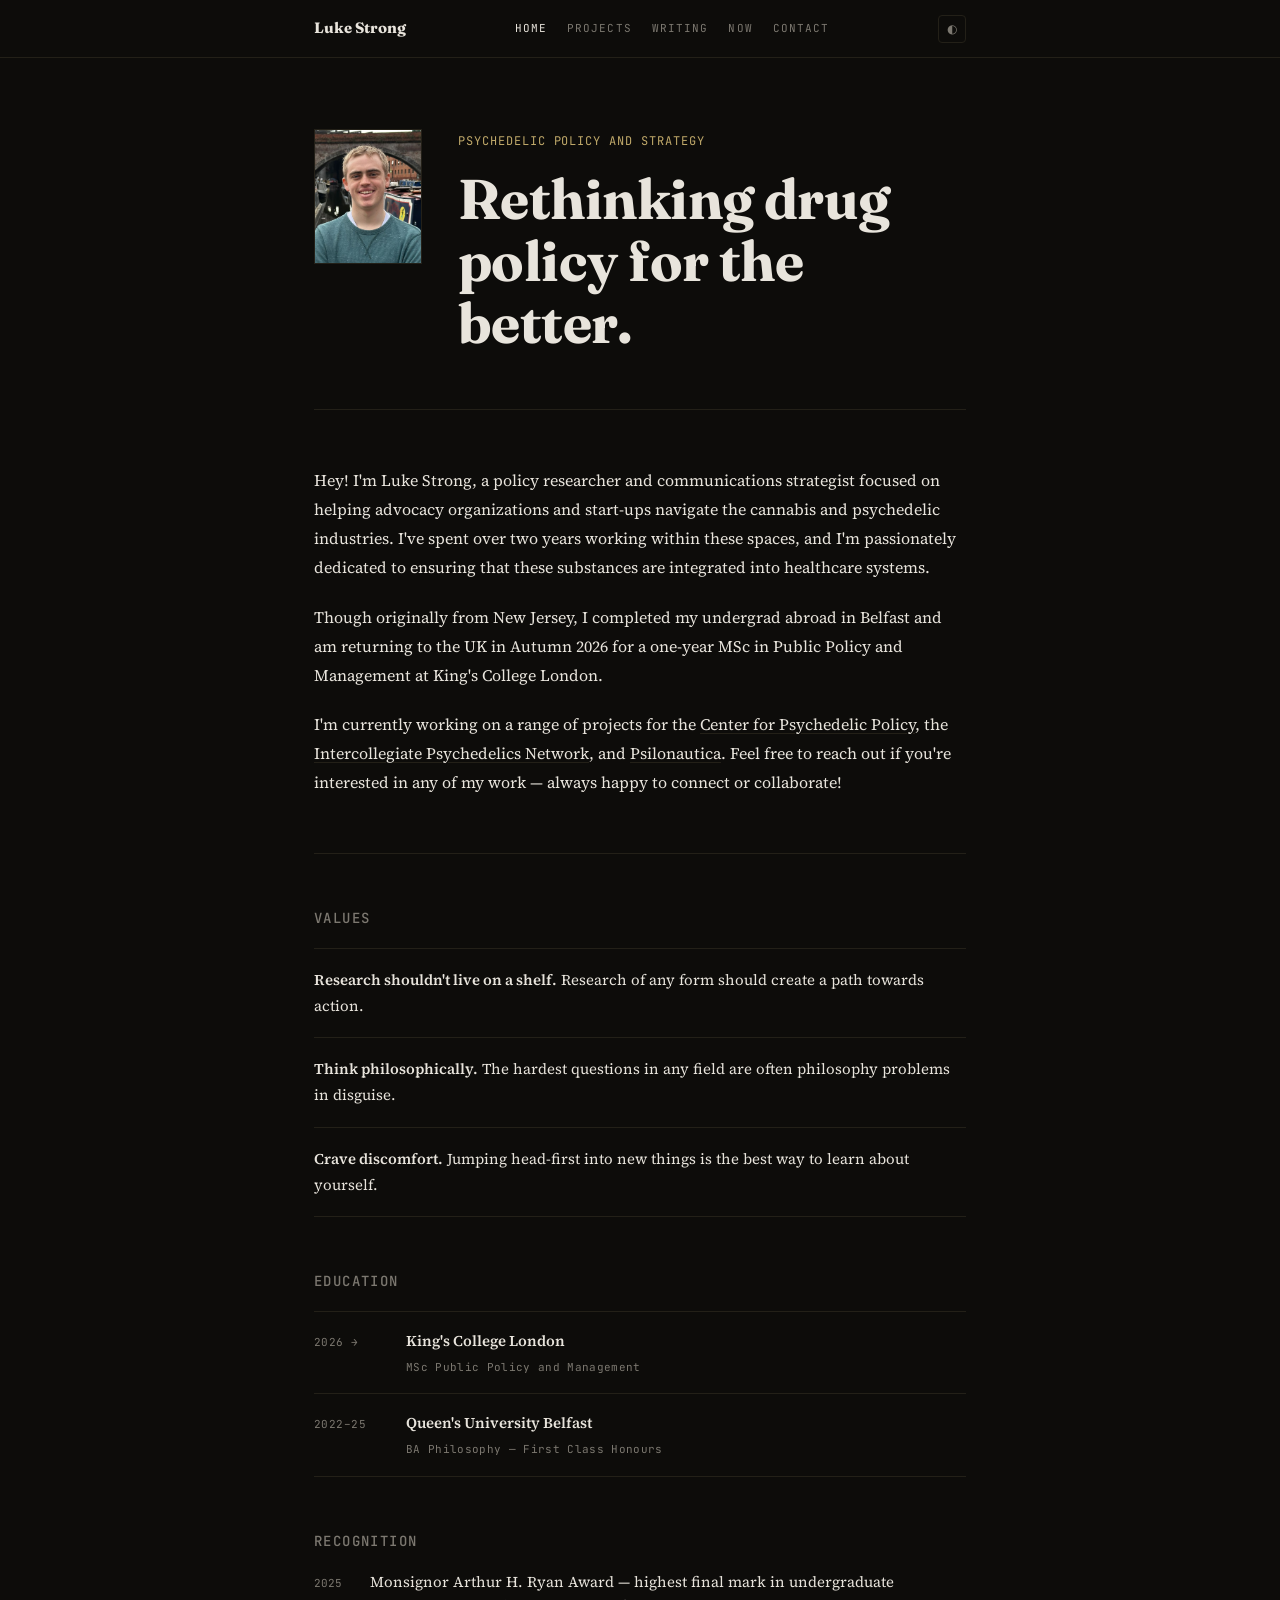
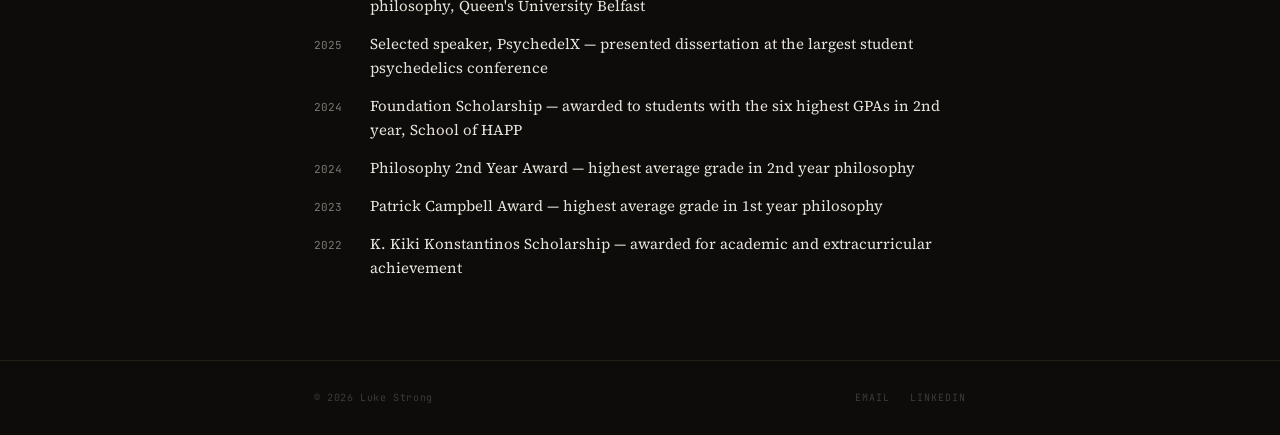
==== index.html @ 869946e4 "Initial build — Luke Strong portfolio site Static HTML/CSS portfolio with five pages: Home, Projects" ====
<!DOCTYPE html>
<html lang="en" data-theme="dark">
<head>
  <meta charset="UTF-8" />
  <meta name="viewport" content="width=device-width, initial-scale=1.0" />
  <title>Luke Strong</title>
  <meta name="description" content="Policy researcher and communications strategist focused on psychedelic and cannabis policy." />

  <link rel="preconnect" href="https://fonts.googleapis.com" />
  <link rel="preconnect" href="https://fonts.gstatic.com" crossorigin />
  <link href="https://fonts.googleapis.com/css2?family=Fraunces:opsz,wght@9..144,400;9..144,700&family=Source+Serif+4:ital,wght@0,400;0,600;1,400&family=JetBrains+Mono:wght@400;500&display=swap" rel="stylesheet" />

  <link rel="stylesheet" href="style.css" />
</head>
<body>

  <nav>
    <div class="nav-inner">
      <a href="index.html" class="nav-name">Luke Strong</a>
      <div class="nav-links">
        <a href="index.html" class="active">Home</a>
        <a href="projects.html">Projects</a>
        <a href="writing.html">Writing</a>
        <a href="now.html">Now</a>
        <a href="contact.html">Contact</a>
      </div>
      <button class="theme-toggle" id="themeToggle" aria-label="Toggle light/dark mode">◐</button>
    </div>
  </nav>

  <main>
    <div class="container">

      <!-- HERO — photo left of tagline + heading -->
      <section class="home-hero">
        <div class="home-hero-inner">
          <div class="home-photo">
            <img src="assets/headshot.jpg" alt="Luke Strong" />
          </div>
          <div class="home-hero-text">
            <p class="home-tagline">Psychedelic Policy and Strategy</p>
            <h1>Rethinking drug<br>policy for the better.</h1>
          </div>
        </div>
      </section>

      <!-- ABOUT — text only, breathes on its own -->
      <section class="home-about">
        <p>
          Hey! I'm Luke Strong, a policy researcher and communications strategist
          focused on helping advocacy organizations and start-ups navigate the cannabis
          and psychedelic industries. I've spent over two years working within these
          spaces, and I'm passionately dedicated to ensuring that these substances are
          integrated into healthcare systems.
        </p>
        <p>
          Though originally from New Jersey, I completed my undergrad abroad in Belfast
          and am returning to the UK in Autumn 2026 for a one-year MSc in Public Policy
          and Management at King's College London.
        </p>
        <p>
          I'm currently working on a range of projects for the
          <a href="projects.html">Center for Psychedelic Policy</a>,
          the <a href="projects.html">Intercollegiate Psychedelics Network</a>,
          and <a href="projects.html">Psilonautica</a>.
          Feel free to reach out if you're interested in any of my work —
          always happy to connect or collaborate!
        </p>
      </section>

      <hr class="home-divider" />

      <!-- VALUES -->
      <section class="home-values">
        <h2>Values</h2>
        <ul class="values-list">
          <li>
            <p><strong>Research shouldn't live on a shelf.</strong> Research of any form should create a path towards action.</p>
          </li>
          <li>
            <p><strong>Think philosophically.</strong> The hardest questions in any field are often philosophy problems in disguise.</p>
          </li>
          <li>
            <p><strong>Crave discomfort.</strong> Jumping head-first into new things is the best way to learn about yourself.</p>
          </li>
        </ul>
      </section>

      <!-- EDUCATION -->
      <section class="home-education">
        <h2>Education</h2>
        <ul class="edu-list">
          <li class="edu-item">
            <div class="edu-year">2026 →</div>
            <div>
              <div class="edu-school">King's College London</div>
              <div class="edu-degree">MSc Public Policy and Management</div>
            </div>
          </li>
          <li class="edu-item">
            <div class="edu-year">2022–25</div>
            <div>
              <div class="edu-school">Queen's University Belfast</div>
              <div class="edu-degree">BA Philosophy — First Class Honours</div>
            </div>
          </li>
        </ul>
      </section>

      <!-- RECOGNITION -->
      <section class="home-recognition">
        <h2>Recognition</h2>
        <ul class="recognition-list">
          <li>
            <span class="recognition-year">2025</span>
            <span>Monsignor Arthur H. Ryan Award — highest final mark in undergraduate philosophy, Queen's University Belfast</span>
          </li>
          <li>
            <span class="recognition-year">2025</span>
            <span>Selected speaker, PsychedelX — presented dissertation at the largest student psychedelics conference</span>
          </li>
          <li>
            <span class="recognition-year">2024</span>
            <span>Foundation Scholarship — awarded to students with the six highest GPAs in 2nd year, School of HAPP</span>
          </li>
          <li>
            <span class="recognition-year">2024</span>
            <span>Philosophy 2nd Year Award — highest average grade in 2nd year philosophy</span>
          </li>
          <li>
            <span class="recognition-year">2023</span>
            <span>Patrick Campbell Award — highest average grade in 1st year philosophy</span>
          </li>
          <li>
            <span class="recognition-year">2022</span>
            <span>K. Kiki Konstantinos Scholarship — awarded for academic and extracurricular achievement</span>
          </li>
        </ul>
      </section>

    </div>
  </main>

  <footer>
    <div class="footer-inner">
      <span class="footer-copy">© 2026 Luke Strong</span>
      <div class="footer-links">
        <a href="mailto:lukestrong47@gmail.com">Email</a>
        <a href="https://linkedin.com/in/lukestro" target="_blank" rel="noopener">LinkedIn</a>
      </div>
    </div>
  </footer>

  <script>
    const toggle = document.getElementById('themeToggle');
    const html = document.documentElement;
    const stored = localStorage.getItem('theme') || 'dark';
    html.setAttribute('data-theme', stored);
    toggle.textContent = stored === 'dark' ? '◐' : '◑';
    toggle.addEventListener('click', () => {
      const next = html.getAttribute('data-theme') === 'dark' ? 'light' : 'dark';
      html.setAttribute('data-theme', next);
      localStorage.setItem('theme', next);
      toggle.textContent = next === 'dark' ? '◐' : '◑';
    });
  </script>

</body>
</html>
---- style.css ----
/* =========================================
   Luke Strong — Portfolio
   ========================================= */

/* ---- RESET ---- */
*, *::before, *::after {
  box-sizing: border-box;
  margin: 0;
  padding: 0;
}

/* ---- THEME VARIABLES ---- */
:root {
  --bg:           #0d0c0a;
  --bg-card:      #131210;
  --text:         #e8e4dc;
  --text-muted:   #7c7870;
  --text-subtle:  #3e3c38;
  --accent:       #c0a96a;
  --border:       #232018;
  --max-width:    700px;

  --font-display: 'Fraunces', Georgia, serif;
  --font-body:    'Source Serif 4', Georgia, serif;
  --font-mono:    'JetBrains Mono', 'SF Mono', 'Fira Code', monospace;

  --ease: 0.18s ease;
}

[data-theme="light"] {
  --bg:           #f5f2ea;
  --bg-card:      #ede9df;
  --text:         #1c1a14;
  --text-muted:   #7c7870;
  --text-subtle:  #b8b4a8;
  --accent:       #7a5e20;
  --border:       #dbd7cc;
}

/* ---- BASE ---- */
html {
  font-size: 16px;
  scroll-behavior: smooth;
}

body {
  background-color: var(--bg);
  color: var(--text);
  font-family: var(--font-body);
  font-size: 1.0625rem;
  line-height: 1.78;
  -webkit-font-smoothing: antialiased;
  -moz-osx-font-smoothing: grayscale;
  transition: background-color var(--ease), color var(--ease);
  display: flex;
  flex-direction: column;
  min-height: 100vh;
}

/* ---- TYPOGRAPHY ---- */
h1 {
  font-family: var(--font-display);
  font-weight: 700;
  line-height: 1.1;
  letter-spacing: -0.01em;
  font-size: clamp(2.25rem, 6vw, 3.5rem);
}

h2 {
  font-family: var(--font-display);
  font-weight: 700;
  font-size: 1.375rem;
  line-height: 1.25;
}

p {
  margin-bottom: 1.25rem;
}

p:last-child {
  margin-bottom: 0;
}

a {
  color: inherit;
  text-decoration: underline;
  text-decoration-color: var(--border);
  text-underline-offset: 3px;
  transition: text-decoration-color var(--ease), color var(--ease);
}

a:hover {
  text-decoration-color: var(--accent);
}

strong {
  font-weight: 600;
}

/* ---- LAYOUT ---- */
.container {
  max-width: var(--max-width);
  margin: 0 auto;
  padding: 0 1.5rem;
}

main {
  flex: 1;
  padding-top: 57px;
}

/* ---- NAV ---- */
nav {
  position: fixed;
  top: 0;
  left: 0;
  right: 0;
  z-index: 100;
  background: var(--bg);
  border-bottom: 1px solid var(--border);
  transition: background-color var(--ease), border-color var(--ease);
}

.nav-inner {
  max-width: var(--max-width);
  margin: 0 auto;
  padding: 0 1.5rem;
  height: 57px;
  display: flex;
  align-items: center;
  justify-content: space-between;
  gap: 1rem;
}

.nav-name {
  font-family: var(--font-display);
  font-weight: 700;
  font-size: 0.9375rem;
  text-decoration: none;
  color: var(--text);
  white-space: nowrap;
  flex-shrink: 0;
}

.nav-links {
  display: flex;
  align-items: center;
  gap: 1.25rem;
}

.nav-links a {
  font-family: var(--font-mono);
  font-size: 0.6875rem;
  text-transform: uppercase;
  letter-spacing: 0.1em;
  text-decoration: none;
  color: var(--text-muted);
  transition: color var(--ease);
  white-space: nowrap;
}

.nav-links a:hover,
.nav-links a.active {
  color: var(--text);
}

.theme-toggle {
  background: none;
  border: 1px solid var(--border);
  cursor: pointer;
  color: var(--text-muted);
  font-size: 0.75rem;
  width: 28px;
  height: 28px;
  border-radius: 4px;
  display: flex;
  align-items: center;
  justify-content: center;
  transition: color var(--ease), border-color var(--ease);
  flex-shrink: 0;
  font-family: var(--font-mono);
}

.theme-toggle:hover {
  color: var(--text);
  border-color: var(--text-muted);
}

/* ---- SHARED LABEL ---- */
.mono-label {
  font-family: var(--font-mono);
  font-size: 0.6875rem;
  text-transform: uppercase;
  letter-spacing: 0.12em;
  color: var(--text-subtle);
  display: block;
}

/* ---- PAGE HEADER (shared) ---- */
.page-header {
  padding: 4.5rem 0 3rem;
  border-bottom: 1px solid var(--border);
  margin-bottom: 4rem;
}

.page-header h1 {
  font-size: clamp(1.75rem, 4vw, 2.75rem);
  margin-top: 0.5rem;
}

.page-intro {
  font-size: 0.9375rem;
  color: var(--text-muted);
  margin-top: 1rem;
  margin-bottom: 0;
  line-height: 1.75;
}

/* ==============================================
   HOME PAGE
   ============================================== */
.home-hero {
  padding: 4.5rem 0 3.5rem;
  border-bottom: 1px solid var(--border);
}

/* Photo sits beside the tagline + heading */
.home-hero-inner {
  display: flex;
  align-items: flex-start;
  gap: 2.25rem;
}

.home-photo {
  flex-shrink: 0;
}

.home-photo img {
  width: 108px;
  height: 135px;
  object-fit: cover;
  object-position: center top;
  display: block;
  border: 1px solid var(--border);
}

.home-hero-text {
  flex: 1;
  padding-top: 0.125rem;
}

.home-tagline {
  font-family: var(--font-mono);
  font-size: 0.75rem;
  letter-spacing: 0.08em;
  color: var(--accent);
  text-transform: uppercase;
  margin-bottom: 1rem;
}

/* About section — text only */
.home-about {
  padding: 3.5rem 0;
}

.home-about p {
  font-size: 1rem;
  color: var(--text);
  line-height: 1.82;
}

.home-divider {
  border: none;
  border-top: 1px solid var(--border);
  margin: 0 0 3.5rem;
}

/* ---- VALUES ---- */
.home-values {
  margin-bottom: 3.5rem;
}

.home-values h2,
.home-education h2,
.home-recognition h2 {
  font-size: 0.875rem;
  font-family: var(--font-mono);
  font-weight: 500;
  text-transform: uppercase;
  letter-spacing: 0.1em;
  color: var(--text-muted);
  margin-bottom: 1.25rem;
}

.values-list {
  list-style: none;
}

.values-list li {
  padding: 1.125rem 0;
  border-top: 1px solid var(--border);
  font-size: 0.9375rem;
  line-height: 1.75;
  color: var(--text);
}

.values-list li:last-child {
  border-bottom: 1px solid var(--border);
}

.values-list li p {
  margin: 0;
}

/* ---- EDUCATION ---- */
.home-education {
  margin-bottom: 3.5rem;
}

.edu-list {
  list-style: none;
}

.edu-item {
  display: grid;
  grid-template-columns: 72px 1fr;
  gap: 1.25rem;
  align-items: baseline;
  padding: 1rem 0;
  border-top: 1px solid var(--border);
}

.edu-item:last-child {
  border-bottom: 1px solid var(--border);
}

.edu-year {
  font-family: var(--font-mono);
  font-size: 0.6875rem;
  color: var(--text-muted);
  letter-spacing: 0.04em;
  padding-top: 0.125rem;
}

.edu-school {
  font-size: 0.9375rem;
  font-weight: 600;
  color: var(--text);
  margin-bottom: 0.2rem;
}

.edu-degree {
  font-family: var(--font-mono);
  font-size: 0.6875rem;
  color: var(--text-muted);
  letter-spacing: 0.03em;
}

/* ---- RECOGNITION ---- */
.home-recognition {
  padding-bottom: 5rem;
}

.recognition-list {
  list-style: none;
  display: flex;
  flex-direction: column;
  gap: 0.875rem;
}

.recognition-list li {
  display: flex;
  align-items: baseline;
  gap: 1.25rem;
  font-size: 0.9375rem;
  line-height: 1.6;
}

.recognition-year {
  font-family: var(--font-mono);
  font-size: 0.6875rem;
  color: var(--text-muted);
  min-width: 36px;
  flex-shrink: 0;
}

/* ==============================================
   PROJECTS PAGE
   ============================================== */
.projects-list {
  padding-bottom: 5rem;
}

/* Each role is a card separated by a top border */
.role-card {
  padding: 3rem 0 0;
  border-top: 1px solid var(--border);
}

.work-org {
  font-family: var(--font-display);
  font-size: 1.25rem;
  font-weight: 700;
  color: var(--text);
  margin-bottom: 0.3rem;
}

.work-role {
  font-family: var(--font-mono);
  font-size: 0.75rem;
  color: var(--text-muted);
  letter-spacing: 0.04em;
  margin-bottom: 0.2rem;
}

.work-date {
  font-family: var(--font-mono);
  font-size: 0.6875rem;
  color: var(--text-muted);
}

.role-description {
  font-size: 0.9375rem;
  color: var(--text-muted);
  margin-top: 1rem;
  line-height: 1.75;
  margin-bottom: 0;
}

/* Projects sub-list within a role */
.role-projects-label {
  font-family: var(--font-mono);
  font-size: 0.625rem;
  text-transform: uppercase;
  letter-spacing: 0.12em;
  color: var(--text-subtle);
  margin-top: 2rem;
  padding-bottom: 0.75rem;
  border-bottom: 1px solid var(--border);
  display: block;
}

.project-row {
  display: flex;
  justify-content: space-between;
  align-items: center;
  gap: 1.5rem;
  padding: 1rem 0;
  border-bottom: 1px solid var(--border);
}

.project-row-name {
  font-size: 0.9375rem;
  color: var(--text);
  line-height: 1.5;
}

.project-row-output {
  flex-shrink: 0;
  text-align: right;
}

.project-row-output a {
  font-family: var(--font-mono);
  font-size: 0.6875rem;
  color: var(--accent);
  text-decoration: none;
  letter-spacing: 0.03em;
  white-space: nowrap;
  transition: color var(--ease);
}

.project-row-output a:hover {
  color: var(--text);
  text-decoration: none;
}

.coming-soon {
  font-family: var(--font-mono);
  font-size: 0.6875rem;
  color: var(--text-subtle);
  white-space: nowrap;
}

/* Padding at the bottom of the last card's project list */
.role-card:last-child {
  padding-bottom: 5rem;
}

/* Output link inside accordion trigger */
.project-row-output-link {
  font-family: var(--font-mono);
  font-size: 0.6875rem;
  color: var(--accent);
  text-decoration: none;
  letter-spacing: 0.03em;
  white-space: nowrap;
  transition: color var(--ease);
}

.project-row-output-link:hover {
  color: var(--text);
  text-decoration: none;
}

/* ---- ACCORDION ---- */
.accordion-item {
  border-bottom: 1px solid var(--border);
}

.accordion-trigger {
  display: flex;
  justify-content: space-between;
  align-items: center;
  gap: 1.5rem;
  width: 100%;
  background: none;
  border: none;
  cursor: pointer;
  padding: 1rem 0;
  color: var(--text);
  font-family: inherit;
  text-align: left;
}

.accordion-trigger:hover .project-row-name {
  color: var(--accent);
}

.accordion-trigger-right {
  display: flex;
  align-items: center;
  gap: 1rem;
  flex-shrink: 0;
}

.accordion-icon {
  font-family: var(--font-mono);
  font-size: 0.875rem;
  color: var(--text-subtle);
  width: 14px;
  text-align: center;
  transition: transform var(--ease), color var(--ease);
  display: inline-block;
  line-height: 1;
}

.accordion-trigger[aria-expanded="true"] .accordion-icon {
  transform: rotate(45deg);
  color: var(--accent);
}

.accordion-panel {
  /* visibility controlled via hidden attr */
}

.accordion-body {
  padding: 1.25rem 0 2rem;
  border-top: 1px dashed var(--border);
  display: flex;
  flex-direction: column;
  gap: 1.5rem;
}

/* Smooth open/close animation */
.accordion-panel[data-animating] {
  overflow: hidden;
}

/* ==============================================
   WRITING PAGE
   ============================================== */
.writing-body {
  padding-bottom: 5rem;
}

.writing-section {
  margin-bottom: 4rem;
}

.writing-section-title {
  font-family: var(--font-mono);
  font-size: 0.6875rem;
  text-transform: uppercase;
  letter-spacing: 0.12em;
  color: var(--text-subtle);
  padding-bottom: 1rem;
  border-bottom: 1px solid var(--border);
  margin-bottom: 1.75rem;
}

/* Dissertation entry */
.dissertation-title {
  font-family: var(--font-display);
  font-size: 1.25rem;
  font-weight: 700;
  margin-bottom: 0.5rem;
  line-height: 1.2;
}

.dissertation-meta {
  font-family: var(--font-mono);
  font-size: 0.6875rem;
  color: var(--text-muted);
  letter-spacing: 0.03em;
  margin-bottom: 1rem;
}

.dissertation-desc {
  font-size: 0.9375rem;
  color: var(--text);
  line-height: 1.8;
  margin-bottom: 1.75rem;
}

.talk-output {
  padding-top: 1.5rem;
  border-top: 1px dashed var(--border);
}

.talk-output-label {
  font-family: var(--font-mono);
  font-size: 0.625rem;
  text-transform: uppercase;
  letter-spacing: 0.12em;
  color: var(--text-subtle);
  display: block;
  margin-bottom: 0.875rem;
}

.output-link {
  display: inline-flex;
  align-items: center;
  gap: 0.625rem;
  font-family: var(--font-mono);
  font-size: 0.75rem;
  letter-spacing: 0.04em;
  text-decoration: none;
  color: var(--text);
  border: 1px solid var(--border);
  padding: 0.625rem 1.125rem;
  transition: border-color var(--ease), color var(--ease);
}

.output-link:hover {
  border-color: var(--accent);
  color: var(--accent);
  text-decoration: none;
}

.output-link-note {
  font-family: var(--font-mono);
  font-size: 0.6875rem;
  color: var(--text-subtle);
  margin-top: 0.625rem;
  line-height: 1.5;
}

/* Essays / newsletter block */
.substack-block {
  border: 1px dashed var(--border);
  padding: 2.5rem;
  text-align: center;
  display: flex;
  flex-direction: column;
  align-items: center;
  gap: 0.75rem;
}

.substack-block-label {
  font-family: var(--font-mono);
  font-size: 0.6875rem;
  letter-spacing: 0.1em;
  text-transform: uppercase;
  color: var(--text-subtle);
}

.substack-block-text {
  font-size: 0.9375rem;
  color: var(--text-muted);
  margin: 0;
  max-width: 360px;
  line-height: 1.7;
}

/* ==============================================
   NOW PAGE
   ============================================== */
.now-body {
  padding-bottom: 5rem;
}

.now-meta {
  font-family: var(--font-mono);
  font-size: 0.6875rem;
  color: var(--text-subtle);
  letter-spacing: 0.06em;
  margin-bottom: 3.5rem;
  display: flex;
  align-items: center;
  gap: 0.75rem;
}

.now-meta::after {
  content: '';
  flex: 1;
  height: 1px;
  background: var(--border);
}

.now-section {
  margin-bottom: 3rem;
  padding-bottom: 3rem;
  border-bottom: 1px solid var(--border);
}

.now-section:last-child {
  border-bottom: none;
}

.now-section h2 {
  font-size: 1.0625rem;
  font-weight: 600;
  margin-bottom: 1rem;
  font-family: var(--font-body);
}

.now-section p {
  font-size: 0.9375rem;
  color: var(--text);
  line-height: 1.82;
}

.now-book {
  display: grid;
  grid-template-columns: 60px 1fr;
  gap: 1rem;
  align-items: baseline;
  padding: 0.875rem 0;
  border-top: 1px solid var(--border);
}

.now-book:last-child {
  border-bottom: 1px solid var(--border);
}

.now-book-label {
  font-family: var(--font-mono);
  font-size: 0.625rem;
  text-transform: uppercase;
  letter-spacing: 0.1em;
  color: var(--text-subtle);
}

.now-book-title {
  font-size: 0.9375rem;
  color: var(--text);
}

.now-book-author {
  font-size: 0.8125rem;
  color: var(--text-muted);
  font-family: var(--font-mono);
  margin-top: 0.125rem;
}

/* ==============================================
   CONTACT PAGE
   ============================================== */
.contact-body {
  padding-bottom: 5rem;
}

.contact-links {
  display: flex;
  flex-direction: column;
}

.contact-link {
  display: grid;
  grid-template-columns: 80px 1fr;
  gap: 1.5rem;
  align-items: center;
  padding: 1.375rem 0;
  border-top: 1px solid var(--border);
  text-decoration: none;
  color: var(--text);
  transition: color var(--ease);
}

.contact-link:last-child {
  border-bottom: 1px solid var(--border);
}

.contact-link:hover {
  color: var(--accent);
  text-decoration: none;
}

.contact-link-label {
  font-family: var(--font-mono);
  font-size: 0.625rem;
  text-transform: uppercase;
  letter-spacing: 0.12em;
  color: var(--text-subtle);
  transition: color var(--ease);
}

.contact-link:hover .contact-link-label {
  color: var(--accent);
}

.contact-link-value {
  font-family: var(--font-body);
  font-size: 1rem;
}

/* ==============================================
   FOOTER
   ============================================== */
footer {
  border-top: 1px solid var(--border);
  padding: 1.75rem 0;
  transition: border-color var(--ease);
}

.footer-inner {
  max-width: var(--max-width);
  margin: 0 auto;
  padding: 0 1.5rem;
  display: flex;
  justify-content: space-between;
  align-items: center;
}

.footer-copy {
  font-family: var(--font-mono);
  font-size: 0.625rem;
  color: var(--text-subtle);
  letter-spacing: 0.06em;
}

.footer-links {
  display: flex;
  gap: 1.25rem;
}

.footer-links a {
  font-family: var(--font-mono);
  font-size: 0.625rem;
  text-transform: uppercase;
  letter-spacing: 0.1em;
  color: var(--text-subtle);
  text-decoration: none;
  transition: color var(--ease);
}

.footer-links a:hover {
  color: var(--text-muted);
}

/* ==============================================
   RESPONSIVE
   ============================================== */
@media (max-width: 600px) {
  .nav-links {
    gap: 1rem;
  }

  .nav-links a {
    font-size: 0.625rem;
    letter-spacing: 0.06em;
  }

  .contact-link {
    grid-template-columns: 70px 1fr;
    gap: 1rem;
  }

  .edu-item {
    grid-template-columns: 60px 1fr;
    gap: 0.875rem;
  }

  .project-row {
    flex-direction: column;
    align-items: flex-start;
    gap: 0.375rem;
  }

  .project-row-output {
    text-align: left;
  }
}

@media (max-width: 440px) {
  .nav-name {
    font-size: 0.875rem;
  }

  .nav-links {
    gap: 0.75rem;
  }

  h1 {
    font-size: 2rem;
  }
}
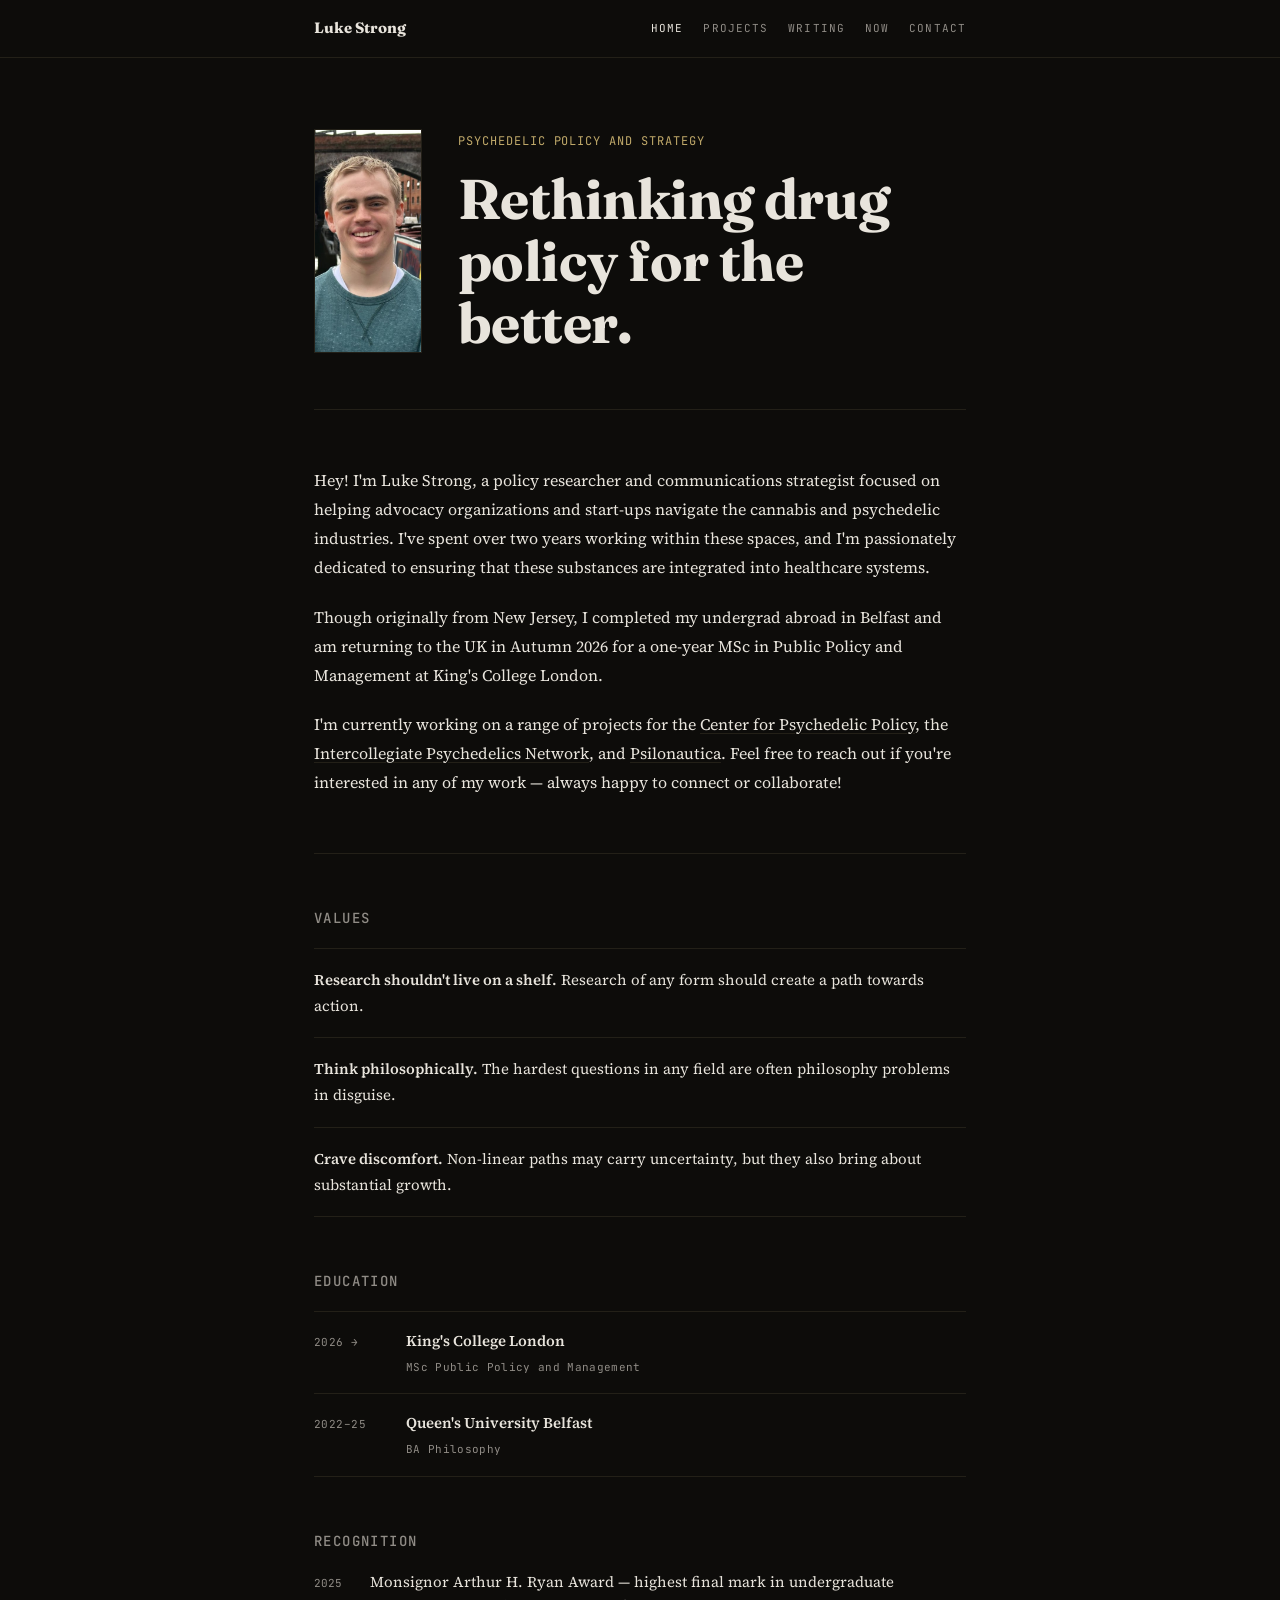
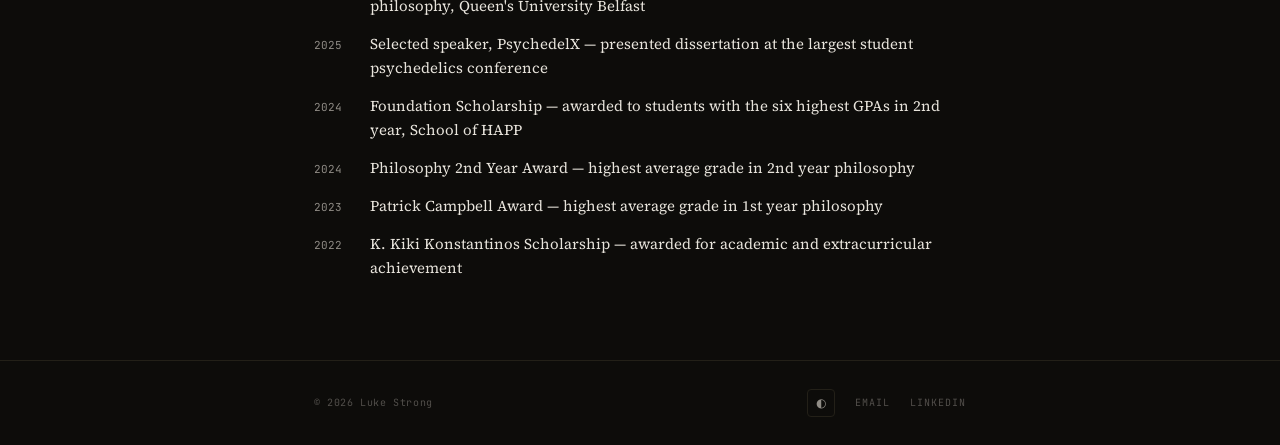
==== commit 298bc3e2: "Apply PDF revision notes — nav, content, and layout updates - Theme toggle moved from nav to footer " ====
--- a/index.html
+++ b/index.html
@@ -8,7 +8,7 @@
 
   <link rel="preconnect" href="https://fonts.googleapis.com" />
   <link rel="preconnect" href="https://fonts.gstatic.com" crossorigin />
-  <link href="https://fonts.googleapis.com/css2?family=Fraunces:opsz,wght@9..144,400;9..144,700&family=Source+Serif+4:ital,wght@0,400;0,600;1,400&family=JetBrains+Mono:wght@400;500&display=swap" rel="stylesheet" />
+  <link href="https://fonts.googleapis.com/css2?family=Fraunces:opsz,wght@9..144,400;9..144,700&family=Source+Serif+4:ital,wght@0,400;0,600;1,400&family=JetBrains+Mono:wght@400;500;700&display=swap" rel="stylesheet" />
 
   <link rel="stylesheet" href="style.css" />
 </head>
@@ -24,14 +24,18 @@
         <a href="now.html">Now</a>
         <a href="contact.html">Contact</a>
       </div>
-      <button class="theme-toggle" id="themeToggle" aria-label="Toggle light/dark mode">◐</button>
+      <button class="nav-hamburger" id="navHamburger" aria-label="Open menu" aria-expanded="false">
+        <span class="hamburger-line"></span>
+        <span class="hamburger-line"></span>
+        <span class="hamburger-line"></span>
+      </button>
     </div>
   </nav>
 
   <main>
     <div class="container">
 
-      <!-- HERO — photo left of tagline + heading -->
+      <!-- HERO — photo left of tagline + heading, stretches to match text height -->
       <section class="home-hero">
         <div class="home-hero-inner">
           <div class="home-photo">
@@ -44,7 +48,7 @@
         </div>
       </section>
 
-      <!-- ABOUT — text only, breathes on its own -->
+      <!-- ABOUT -->
       <section class="home-about">
         <p>
           Hey! I'm Luke Strong, a policy researcher and communications strategist
@@ -81,7 +85,7 @@
             <p><strong>Think philosophically.</strong> The hardest questions in any field are often philosophy problems in disguise.</p>
           </li>
           <li>
-            <p><strong>Crave discomfort.</strong> Jumping head-first into new things is the best way to learn about yourself.</p>
+            <p><strong>Crave discomfort.</strong> Non-linear paths may carry uncertainty, but they also bring about substantial growth.</p>
           </li>
         </ul>
       </section>
@@ -101,7 +105,7 @@
             <div class="edu-year">2022–25</div>
             <div>
               <div class="edu-school">Queen's University Belfast</div>
-              <div class="edu-degree">BA Philosophy — First Class Honours</div>
+              <div class="edu-degree">BA Philosophy</div>
             </div>
           </li>
         </ul>
@@ -144,24 +148,43 @@
   <footer>
     <div class="footer-inner">
       <span class="footer-copy">© 2026 Luke Strong</span>
-      <div class="footer-links">
-        <a href="mailto:lukestrong47@gmail.com">Email</a>
-        <a href="https://linkedin.com/in/lukestro" target="_blank" rel="noopener">LinkedIn</a>
+      <div class="footer-right">
+        <button class="theme-toggle" id="themeToggle" aria-label="Toggle light/dark mode">◐</button>
+        <div class="footer-links">
+          <a href="mailto:lukestrong47@gmail.com">Email</a>
+          <a href="https://linkedin.com/in/lukestro" target="_blank" rel="noopener">LinkedIn</a>
+        </div>
       </div>
     </div>
   </footer>
 
   <script>
-    const toggle = document.getElementById('themeToggle');
     const html = document.documentElement;
     const stored = localStorage.getItem('theme') || 'dark';
     html.setAttribute('data-theme', stored);
-    toggle.textContent = stored === 'dark' ? '◐' : '◑';
-    toggle.addEventListener('click', () => {
+
+    const themeToggle = document.getElementById('themeToggle');
+    themeToggle.textContent = stored === 'dark' ? '◐' : '◑';
+    themeToggle.addEventListener('click', () => {
       const next = html.getAttribute('data-theme') === 'dark' ? 'light' : 'dark';
       html.setAttribute('data-theme', next);
       localStorage.setItem('theme', next);
-      toggle.textContent = next === 'dark' ? '◐' : '◑';
+      themeToggle.textContent = next === 'dark' ? '◐' : '◑';
+    });
+
+    const hamburger = document.getElementById('navHamburger');
+    const navLinks = document.querySelector('.nav-links');
+    hamburger.addEventListener('click', () => {
+      const isOpen = navLinks.classList.toggle('is-open');
+      hamburger.setAttribute('aria-expanded', String(isOpen));
+      hamburger.classList.toggle('is-active', isOpen);
+    });
+    navLinks.querySelectorAll('a').forEach(a => {
+      a.addEventListener('click', () => {
+        navLinks.classList.remove('is-open');
+        hamburger.setAttribute('aria-expanded', 'false');
+        hamburger.classList.remove('is-active');
+      });
     });
   </script>
 
--- a/style.css
+++ b/style.css
@@ -14,8 +14,8 @@
   --bg:           #0d0c0a;
   --bg-card:      #131210;
   --text:         #e8e4dc;
-  --text-muted:   #7c7870;
-  --text-subtle:  #3e3c38;
+  --text-muted:   #908c86;
+  --text-subtle:  #524f4b;
   --accent:       #c0a96a;
   --border:       #232018;
   --max-width:    700px;
@@ -164,6 +164,7 @@
   color: var(--text);
 }
 
+/* Theme toggle — lives in footer */
 .theme-toggle {
   background: none;
   border: 1px solid var(--border);
@@ -186,13 +187,45 @@
   border-color: var(--text-muted);
 }
 
+/* Hamburger — visible on mobile only */
+.nav-hamburger {
+  display: none;
+  flex-direction: column;
+  justify-content: center;
+  align-items: center;
+  gap: 5px;
+  background: none;
+  border: none;
+  cursor: pointer;
+  padding: 4px;
+  flex-shrink: 0;
+}
+
+.hamburger-line {
+  display: block;
+  width: 18px;
+  height: 1.5px;
+  background: var(--text-muted);
+  transition: transform 0.2s ease, opacity 0.2s ease;
+}
+
+.nav-hamburger.is-active .hamburger-line:nth-child(1) {
+  transform: translateY(6.5px) rotate(45deg);
+}
+.nav-hamburger.is-active .hamburger-line:nth-child(2) {
+  opacity: 0;
+}
+.nav-hamburger.is-active .hamburger-line:nth-child(3) {
+  transform: translateY(-6.5px) rotate(-45deg);
+}
+
 /* ---- SHARED LABEL ---- */
 .mono-label {
   font-family: var(--font-mono);
   font-size: 0.6875rem;
   text-transform: uppercase;
   letter-spacing: 0.12em;
-  color: var(--text-subtle);
+  color: var(--text-muted);
   display: block;
 }
 
@@ -224,20 +257,22 @@
   border-bottom: 1px solid var(--border);
 }
 
-/* Photo sits beside the tagline + heading */
+/* Photo sits beside the tagline + heading, height matches text column */
 .home-hero-inner {
   display: flex;
-  align-items: flex-start;
+  align-items: stretch;
   gap: 2.25rem;
 }
 
 .home-photo {
   flex-shrink: 0;
+  display: flex;
 }
 
 .home-photo img {
   width: 108px;
-  height: 135px;
+  height: 100%;
+  min-height: 130px;
   object-fit: cover;
   object-position: center top;
   display: block;
@@ -397,6 +432,12 @@
   border-top: 1px solid var(--border);
 }
 
+/* Remove double line above the first card (page-header already has border-bottom) */
+.role-card:first-child {
+  border-top: none;
+  padding-top: 0;
+}
+
 .work-org {
   font-family: var(--font-display);
   font-size: 1.25rem;
@@ -565,6 +606,53 @@
 /* Smooth open/close animation */
 .accordion-panel[data-animating] {
   overflow: hidden;
+}
+
+/* Prose blocks inside accordion body */
+.prose-block {
+  display: flex;
+  flex-direction: column;
+}
+
+.prose-label {
+  font-family: var(--font-mono);
+  font-size: 0.625rem;
+  font-weight: 700;
+  text-transform: uppercase;
+  letter-spacing: 0.14em;
+  color: var(--accent);
+  display: flex;
+  align-items: center;
+  gap: 0.875rem;
+  margin-bottom: 0.625rem;
+}
+
+.prose-label::after {
+  content: '';
+  flex: 1;
+  height: 1px;
+  background: var(--border);
+  display: block;
+}
+
+.prose-block p {
+  font-size: 0.9375rem;
+  line-height: 1.82;
+  color: var(--text);
+  margin-bottom: 0;
+}
+
+/* Numbered learned list */
+.learned-list {
+  list-style: decimal;
+  padding-left: 1.25rem;
+  font-size: 0.9375rem;
+  line-height: 1.82;
+  color: var(--text);
+  margin: 0;
+  display: flex;
+  flex-direction: column;
+  gap: 0.5rem;
 }
 
 /* ==============================================
@@ -840,6 +928,13 @@
   letter-spacing: 0.06em;
 }
 
+/* Toggle + links grouped on the right */
+.footer-right {
+  display: flex;
+  align-items: center;
+  gap: 1.25rem;
+}
+
 .footer-links {
   display: flex;
   gap: 1.25rem;
@@ -862,16 +957,44 @@
 /* ==============================================
    RESPONSIVE
    ============================================== */
-@media (max-width: 600px) {
+@media (max-width: 640px) {
+  /* Hamburger visible, nav links collapse */
+  .nav-hamburger {
+    display: flex;
+  }
+
   .nav-links {
-    gap: 1rem;
+    display: none;
+    position: fixed;
+    top: 57px;
+    left: 0;
+    right: 0;
+    background: var(--bg);
+    border-bottom: 1px solid var(--border);
+    flex-direction: column;
+    gap: 0;
+    padding: 0 1.5rem;
+    z-index: 99;
   }
 
+  .nav-links.is-open {
+    display: flex;
+  }
+
   .nav-links a {
-    font-size: 0.625rem;
+    font-size: 0.8125rem;
     letter-spacing: 0.06em;
+    padding: 0.875rem 0;
+    border-bottom: 1px solid var(--border);
+    color: var(--text-muted);
   }
 
+  .nav-links a:last-child {
+    border-bottom: none;
+  }
+}
+
+@media (max-width: 500px) {
   .contact-link {
     grid-template-columns: 70px 1fr;
     gap: 1rem;
@@ -882,27 +1005,11 @@
     gap: 0.875rem;
   }
 
-  .project-row {
-    flex-direction: column;
-    align-items: flex-start;
-    gap: 0.375rem;
-  }
-
-  .project-row-output {
-    text-align: left;
-  }
-}
-
-@media (max-width: 440px) {
-  .nav-name {
-    font-size: 0.875rem;
-  }
-
-  .nav-links {
-    gap: 0.75rem;
-  }
-
   h1 {
     font-size: 2rem;
   }
-}
+
+  .home-photo img {
+    width: 80px;
+  }
+}
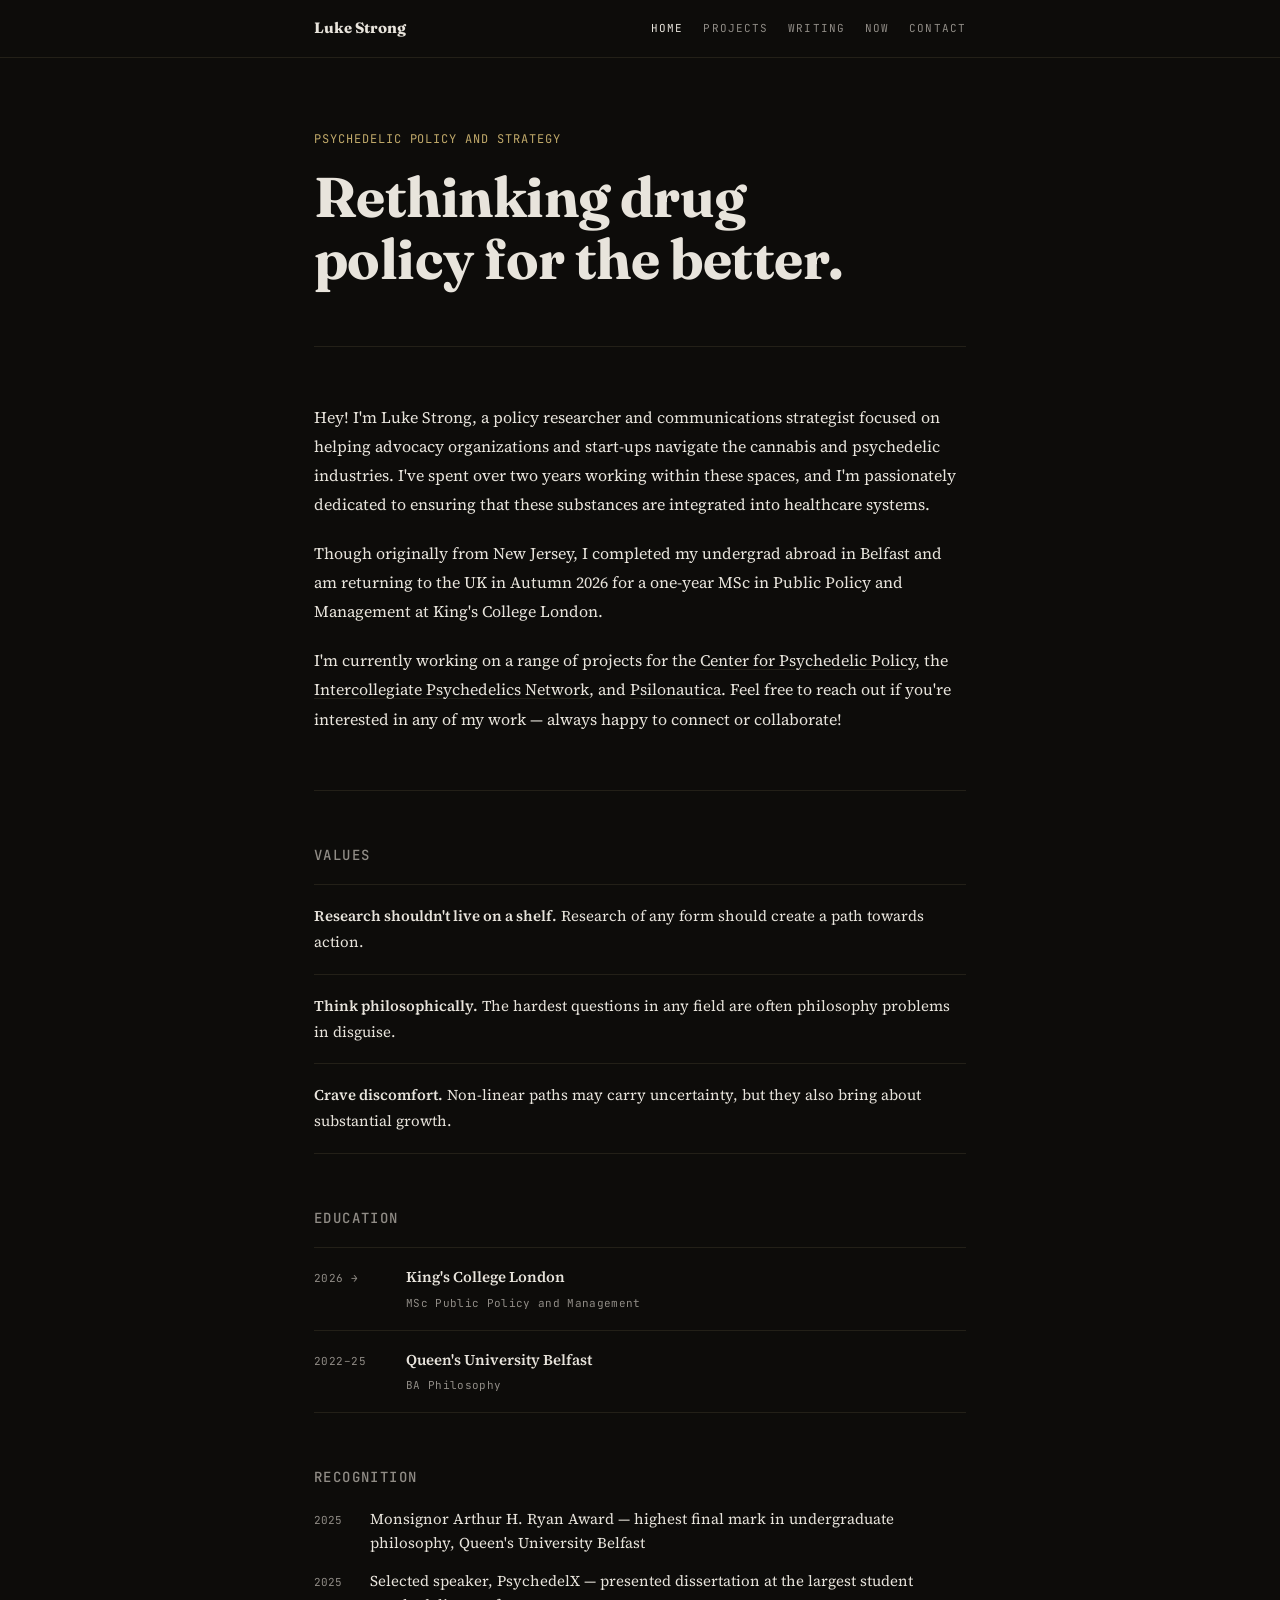
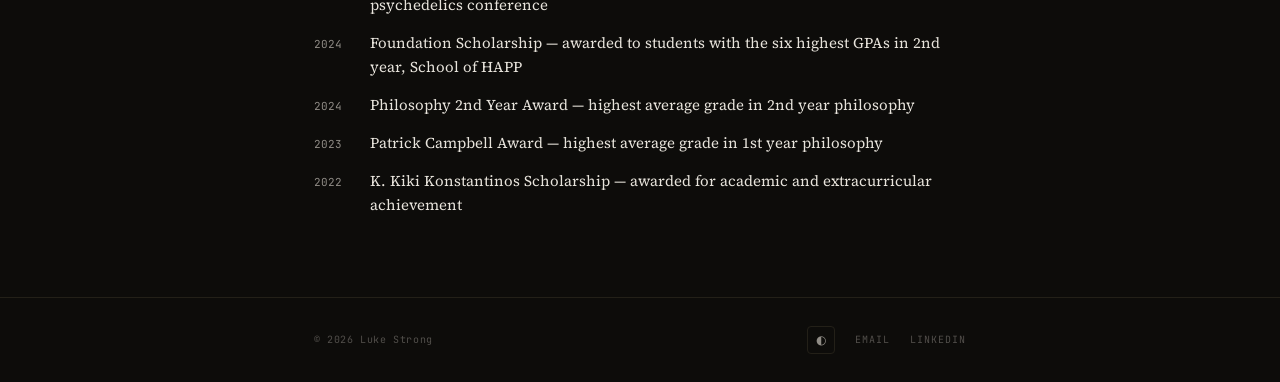
==== commit 6abe2d15: "Add favicon, remove home photo, update Now/Projects/Writing content - Add geometric SVG favicon (gol" ====
--- a/index.html
+++ b/index.html
@@ -11,6 +11,7 @@
   <link href="https://fonts.googleapis.com/css2?family=Fraunces:opsz,wght@9..144,400;9..144,700&family=Source+Serif+4:ital,wght@0,400;0,600;1,400&family=JetBrains+Mono:wght@400;500;700&display=swap" rel="stylesheet" />
 
   <link rel="stylesheet" href="style.css" />
+  <link rel="icon" type="image/svg+xml" href="assets/favicon.svg" />
 </head>
 <body>
 
@@ -35,17 +36,10 @@
   <main>
     <div class="container">
 
-      <!-- HERO — photo left of tagline + heading, stretches to match text height -->
+      <!-- HERO -->
       <section class="home-hero">
-        <div class="home-hero-inner">
-          <div class="home-photo">
-            <img src="assets/headshot.jpg" alt="Luke Strong" />
-          </div>
-          <div class="home-hero-text">
-            <p class="home-tagline">Psychedelic Policy and Strategy</p>
-            <h1>Rethinking drug<br>policy for the better.</h1>
-          </div>
-        </div>
+        <p class="home-tagline">Psychedelic Policy and Strategy</p>
+        <h1>Rethinking drug<br>policy for the better.</h1>
       </section>
 
       <!-- ABOUT -->
--- a/style.css
+++ b/style.css
@@ -234,6 +234,10 @@
   padding: 4.5rem 0 3rem;
   border-bottom: 1px solid var(--border);
   margin-bottom: 4rem;
+}
+
+.page-header--borderless {
+  border-bottom: none;
 }
 
 .page-header h1 {
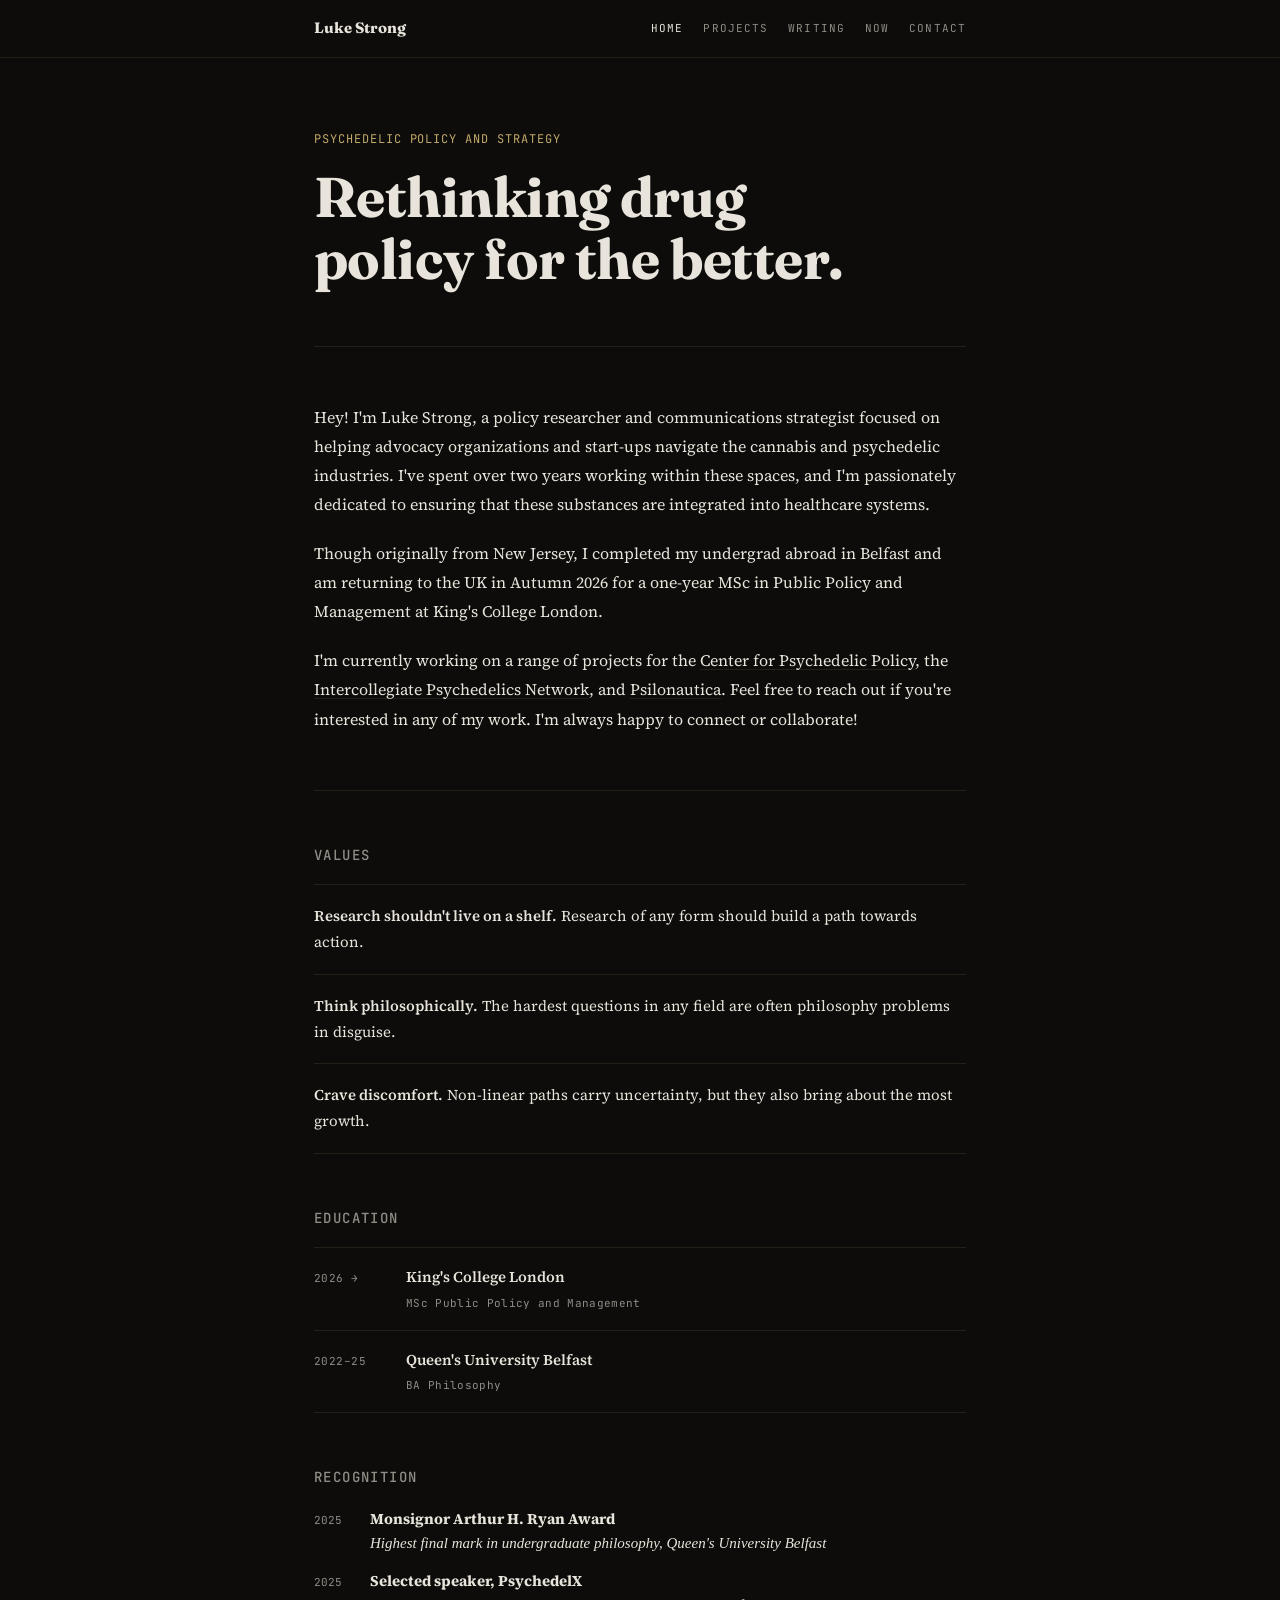
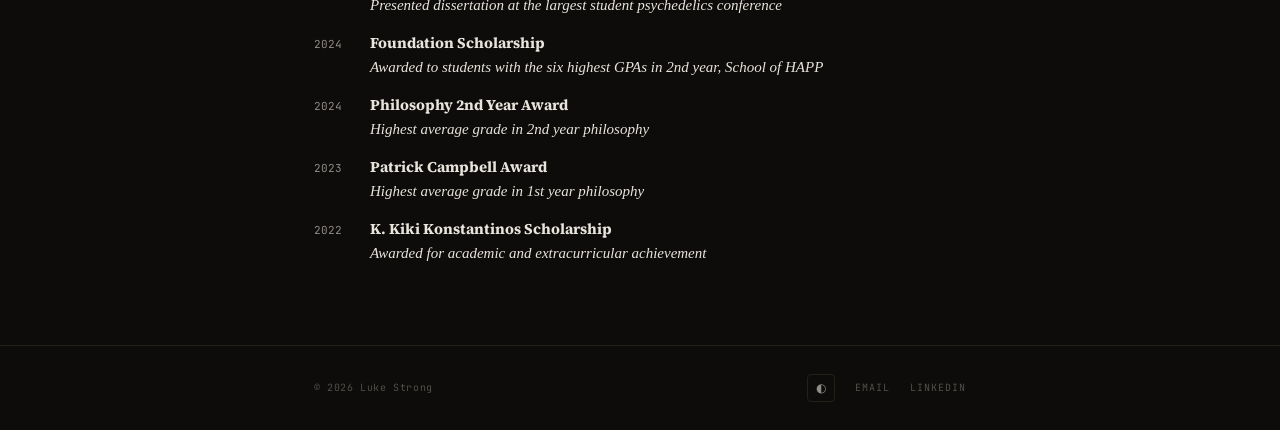
==== commit 3faefab2: "updated now" ====
--- a/index.html
+++ b/index.html
@@ -61,8 +61,7 @@
           <a href="projects.html">Center for Psychedelic Policy</a>,
           the <a href="projects.html">Intercollegiate Psychedelics Network</a>,
           and <a href="projects.html">Psilonautica</a>.
-          Feel free to reach out if you're interested in any of my work —
-          always happy to connect or collaborate!
+          Feel free to reach out if you're interested in any of my work. I'm always happy to connect or collaborate!
         </p>
       </section>
 
@@ -73,13 +72,13 @@
         <h2>Values</h2>
         <ul class="values-list">
           <li>
-            <p><strong>Research shouldn't live on a shelf.</strong> Research of any form should create a path towards action.</p>
+            <p><strong>Research shouldn't live on a shelf.</strong> Research of any form should build a path towards action.</p>
           </li>
           <li>
             <p><strong>Think philosophically.</strong> The hardest questions in any field are often philosophy problems in disguise.</p>
           </li>
           <li>
-            <p><strong>Crave discomfort.</strong> Non-linear paths may carry uncertainty, but they also bring about substantial growth.</p>
+            <p><strong>Crave discomfort.</strong> Non-linear paths carry uncertainty, but they also bring about the most growth.</p>
           </li>
         </ul>
       </section>
@@ -111,27 +110,27 @@
         <ul class="recognition-list">
           <li>
             <span class="recognition-year">2025</span>
-            <span>Monsignor Arthur H. Ryan Award — highest final mark in undergraduate philosophy, Queen's University Belfast</span>
+            <span><b>Monsignor Arthur H. Ryan Award</b><br><i>Highest final mark in undergraduate philosophy, Queen's University Belfast</i></span>
           </li>
           <li>
             <span class="recognition-year">2025</span>
-            <span>Selected speaker, PsychedelX — presented dissertation at the largest student psychedelics conference</span>
+            <span><b>Selected speaker, PsychedelX</b><br><i>Presented dissertation at the largest student psychedelics conference</i></span>
           </li>
           <li>
             <span class="recognition-year">2024</span>
-            <span>Foundation Scholarship — awarded to students with the six highest GPAs in 2nd year, School of HAPP</span>
+            <span><b>Foundation Scholarship</b><br><i>Awarded to students with the six highest GPAs in 2nd year, School of HAPP</i></span>
           </li>
           <li>
             <span class="recognition-year">2024</span>
-            <span>Philosophy 2nd Year Award — highest average grade in 2nd year philosophy</span>
+            <span><b>Philosophy 2nd Year Award</b><br><i>Highest average grade in 2nd year philosophy</i></span>
           </li>
           <li>
             <span class="recognition-year">2023</span>
-            <span>Patrick Campbell Award — highest average grade in 1st year philosophy</span>
+            <span><b>Patrick Campbell Award</b><br><i>Highest average grade in 1st year philosophy</i></span>
           </li>
           <li>
             <span class="recognition-year">2022</span>
-            <span>K. Kiki Konstantinos Scholarship — awarded for academic and extracurricular achievement</span>
+            <span><b>K. Kiki Konstantinos Scholarship</b><br><i>Awarded for academic and extracurricular achievement</i></span>
           </li>
         </ul>
       </section>
--- a/style.css
+++ b/style.css
@@ -238,6 +238,7 @@
 
 .page-header--borderless {
   border-bottom: none;
+  margin-bottom: 0;
 }
 
 .page-header h1 {
